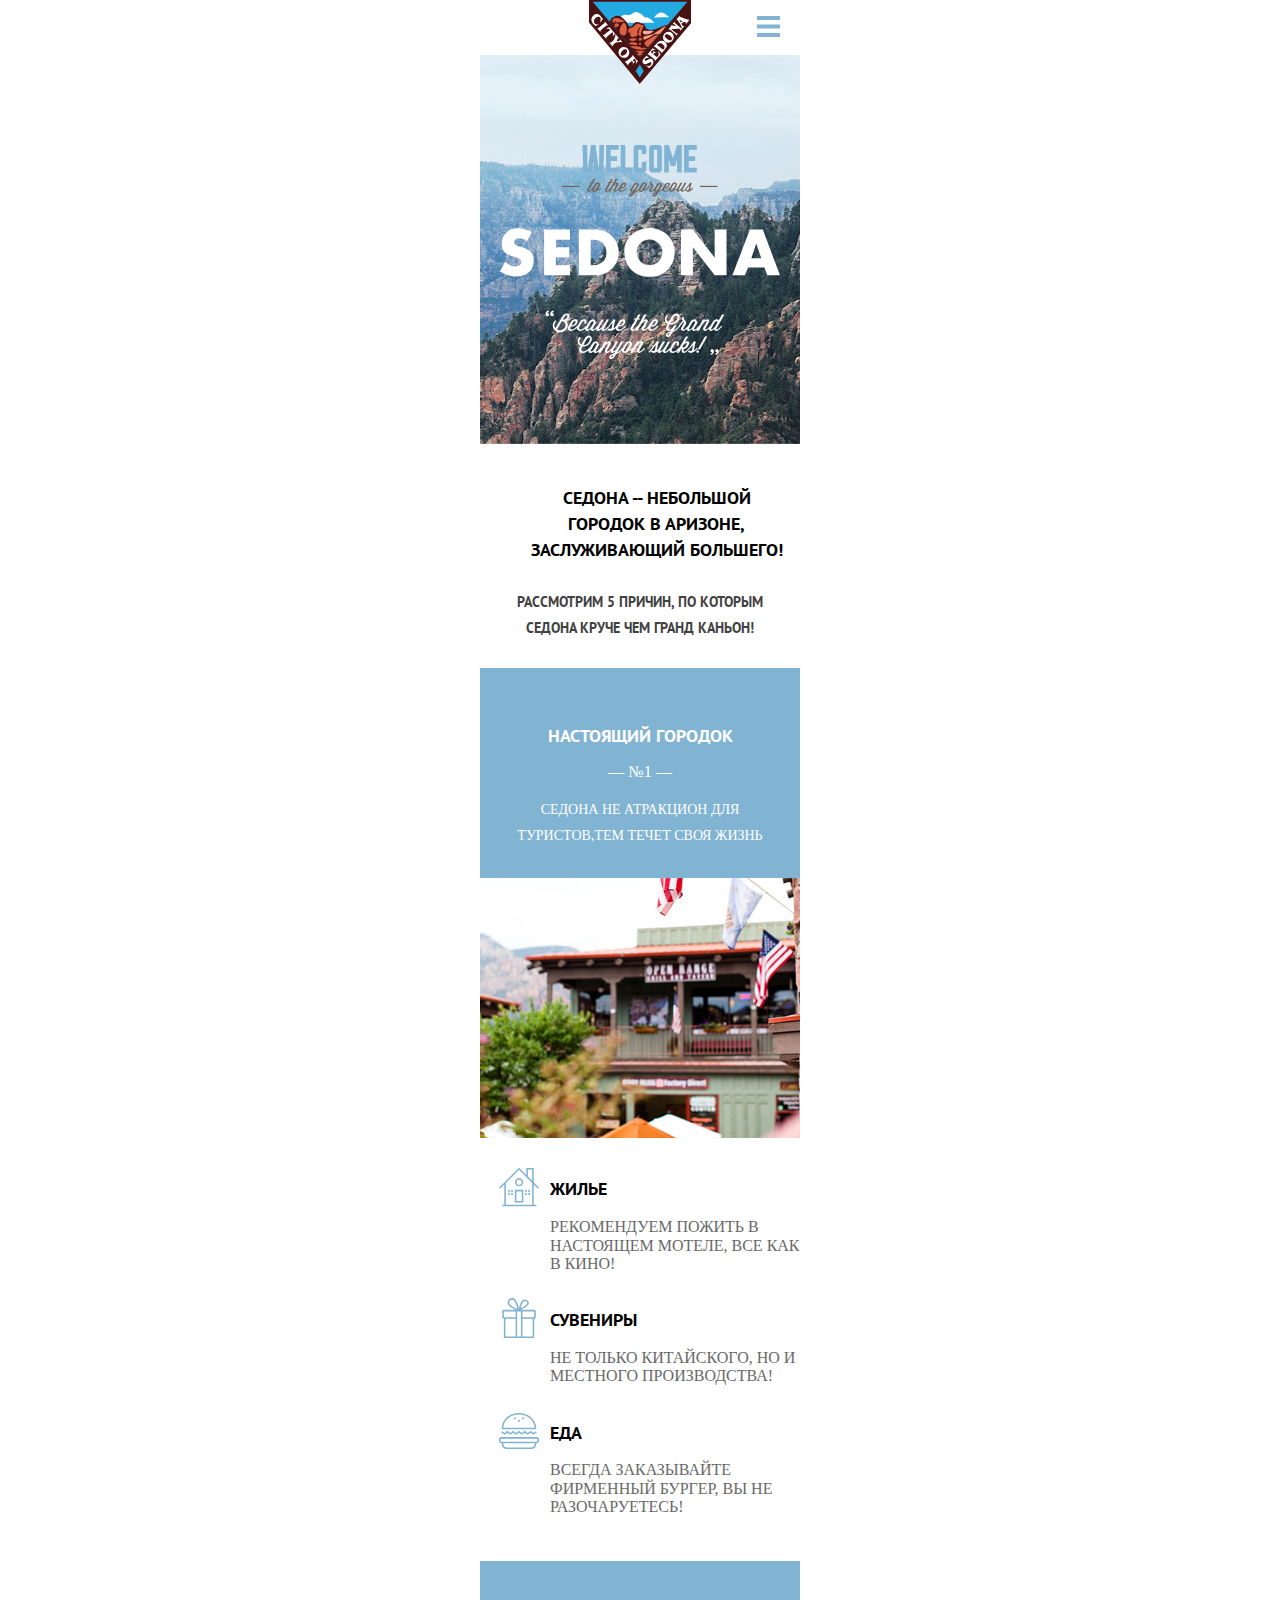
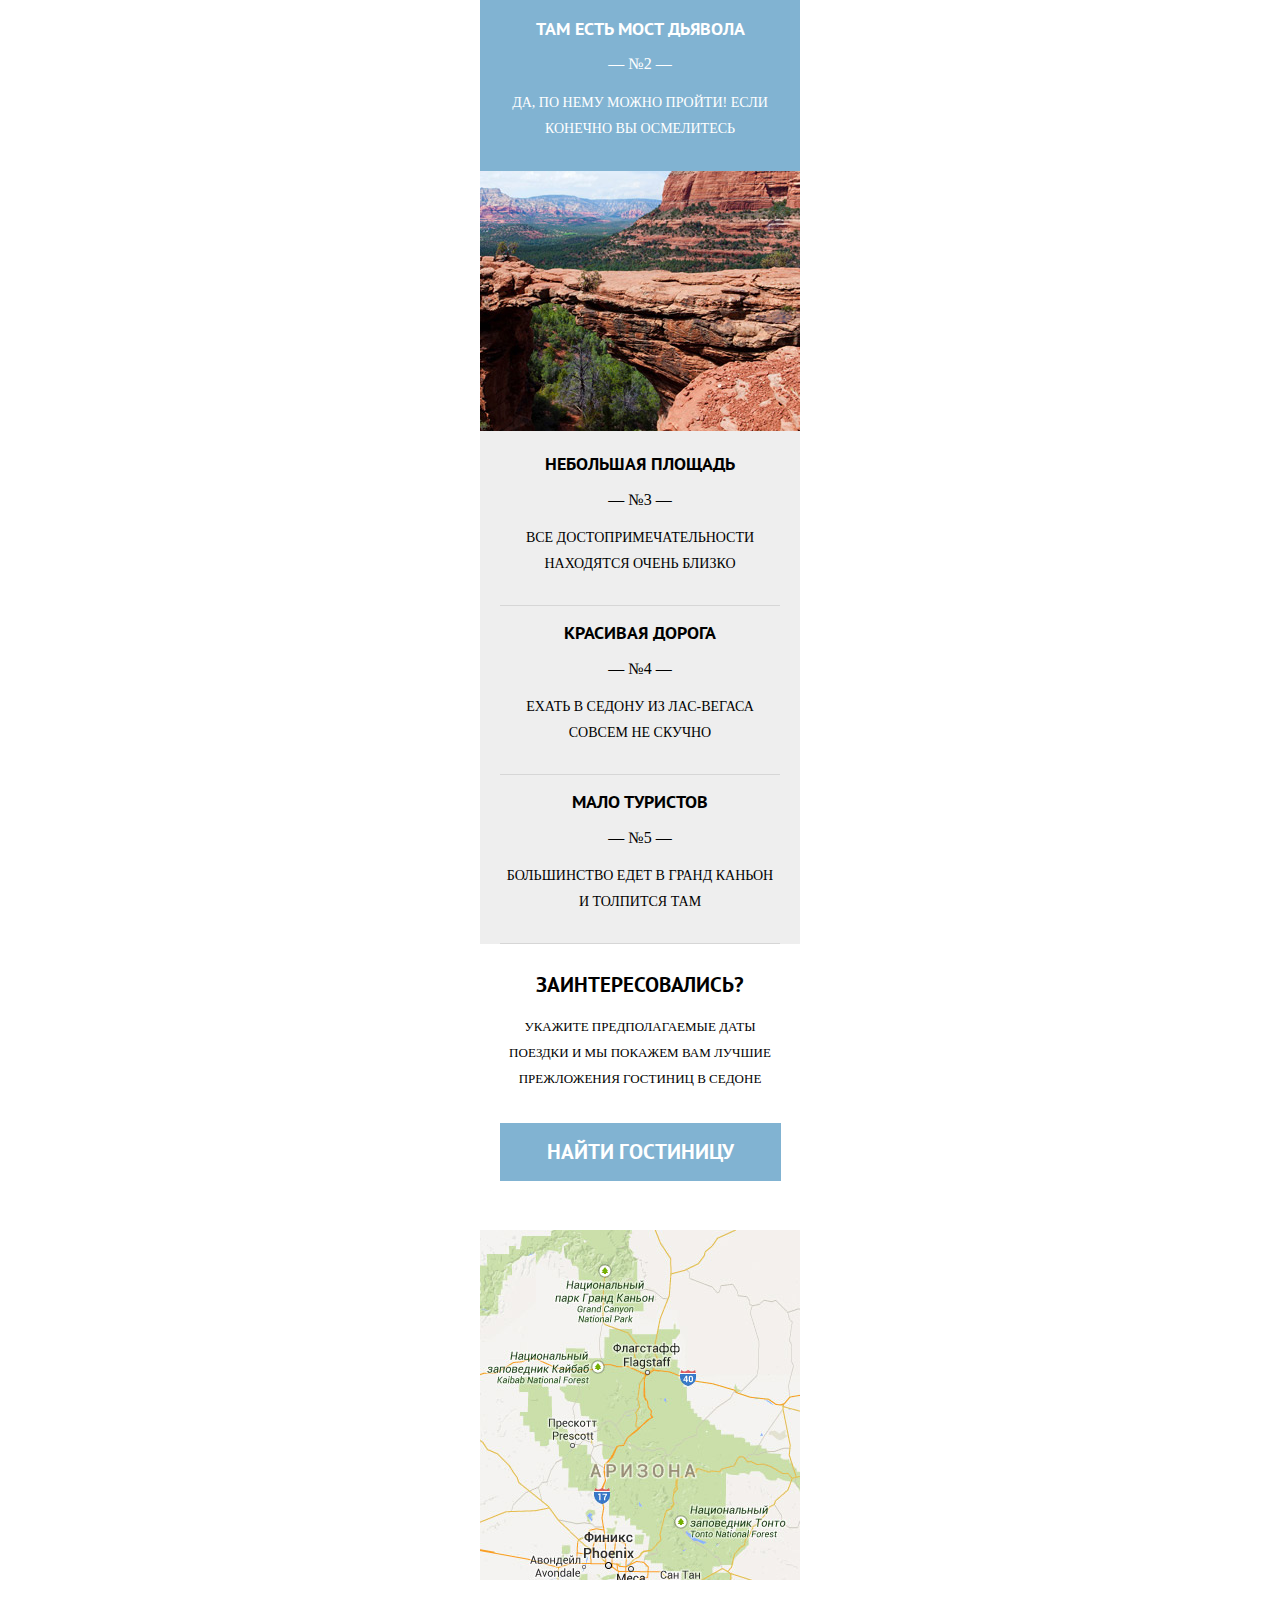
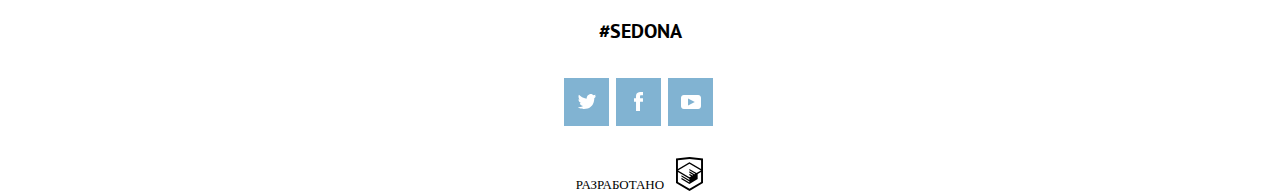
==== index.html @ 3584acb0 "index" ====
<!DOCTYPE html>
<html lang="en">
<head>
	<meta charset="UTF-8">
	<meta name="viewport" content="width=device-width, initial-scale=1.0">
	<title>Document</title>
	<link rel="stylesheet" href="css/normalize.css">
	<link rel="stylesheet" href="css/style.css">
</head>
<body>
	<div class="container">
			<div class="header">
					<div class="nav closed">
							<ul class="nav__list">
									<li class="nav__item"><a class="nav__link" href="#">главная</a></li>
									<li class="nav__item"><a class="nav__link" href="#">фото и видео</a></li>
									<li class="nav__item"><a class="nav__link" href="#">форма отзыва</a></li>
									<li class="nav__item"><a class="nav__link" href="#">academy</a></li>
							</ul>	
							<div class="nav__logo">
								<picture>					

									<source srcset="img/logo-sedona-tablet.svg" media="(min-width: 768px)" >					
									<img src="img/logo-sedona-mobile.svg" alt="alt">
								</picture>
							</div>
							<button class="nav__toggle" type="button"></button>
					</div>					
			</div>				
			<div class="main">
					<div class="intro">					
							<div class="intro__text">
										<img src="img/text-sedona-index.svg" alt="alt" width="280">								
							</div>
					</div>	
					<div class="intro__title">
								<h1>седона -- небольшой  <br>городок в аризоне, <br> заслуживающий большего!</h1>
								<p>рассмотрим 5 причин, по которым <br>седона круче чем гранд каньон!</p>		
					</div>
					<div class="main-content">
							<div class="main-content__blue">
									<h2 class="main-content__blue--title">настоящий городок</h2>
									<p class="main-content__blue--number">— №1 —</p>
									<p class="main-content__blue--text">седона не атракцион для туристов,тем течет своя жизнь</p>							
						</div>
						<figure class="main-content--image">
										<picture>
												<img src="img/photo-city-mobile@1x.jpg" alt="alt" height="260" width="320">
										</picture>
							</figure>
					</div>
					<div class="content-advantages">
								<ul class="content-advantages__list">
										<li class="content-advantages__item">
												<img src="img/icon-house.svg" alt="home" class="content-advantages__item--icon" height="40" width="40">
												<p class="content-advantages--title">жилье</p>
												<p class="content-advantages--text">Рекомендуем пожить в настоящем мотеле, все как в кино!</p>
										</li>
										<li class="content-advantages__item">
												<img src="img/icon-gift.svg" alt="gift" class="content-advantages__item--icon" height="40" width="40">
												<p class="content-advantages--title">сувениры</p>
												<p class="content-advantages--text">Не только китайского, но и местного производства!</p>
										</li>
										<li class="content-advantages__item">
												<img src="img/icon-burger.svg" alt="burger" class="content-advantages__item--icon" height="40" width="40">
												<p class="content-advantages--title">еда</p>
												<p class="content-advantages--text">Всегда заказывайте ФИРМЕННЫЙ БУРГЕР, Вы НЕ разочаруетесь!</p>
										</li>
								</ul>
					</div>
					<div class="main-content">
							<div class="main-content__blue">
									<h2 class="main-content__blue--title">там есть мост дьявола</h2>
									<p class="main-content__blue--number">— №2 —</p>
									<p class="main-content__blue--text">Да, по нему можно пройти! Если конечно вы осмелитесь</p>							
							</div>
							<figure class="main-content--image">
										<picture>
												<img src="img/photo-bridge-mobile@1x.jpg" alt="alt">
										</picture>
							</figure>
					</div>
					<div class="reason">
							<ul class="reason__list">
								<li class="reason__item">
										<h2 class="reason__item--title">НЕБОЛЬШАЯ ПЛОЩАДЬ</h2>
										<p class="reason__item--number">— №3 —</p>
										<p class="reason__item--text">все достопримечательности находятся очень близко</p>
								</li>
								<li class="reason__item">
										<h2 class="reason__item--title">красивая дорога</h2>
										<p class="reason__item--number">— №4 —</p>
										<p class="reason__item--text">ЕХАТЬ В СЕДОНУ ИЗ ЛАС-ВЕГАСА  совсем Не скучно</p>
								</li>
								<li class="reason__item">
										<h2 class="reason__item--title">мало туристов</h2>
										<p class="reason__item--number">— №5 —</p>
										<p class="reason__item--text">Большинство едет в гранд каньон и толпится там</p>
								</li>
							</ul>
					</div>
					<div class="interested">
						<h2 class="interested--title">ЗАИНТЕРЕСОВАЛИСЬ?</h2>
						<p class="interesed--text">Укажите предполагаемые даты поездки и мы покажем вам лучшие прежложения гостиниц в седоне</p>
						<a href="#" class="interesed--link">найти гостиницу</a>
					</div>
					<div class="map">
							<picture>
								
								<img src="img/bg-map-mobile@1x.jpg" alt="map">						
							</picture>												
					</div>
			</div>
			<div class="footer">
					<div class="footer__tags"><span>#sedona</span></div>
					<div class="footer__social">
						<ul class="footer__list">
							<li class="footer__item"><a href="#" class="footer__link footer__link--tw"></a></li>
							<li class="footer__item"><a href="#" class="footer__link footer__link--fb "></a></li>
							<li class="footer__item"><a href="#" class="footer__link footer__link--youtube"></a></li>
						</ul>
					</div>
					<div class="footer__copy">
						<span class="footer__copy--text">разработано</span>
					</div>
			</div>
	</div>
	
<script src="js/common.js"></script>
</body>
</html>
---- css/style.css ----
body {
  margin: 0 auto;
  padding: 0;
  text-transform: uppercase; }

@font-face {
  font-weight: normal;
  font-style: normal;
  font-family: "PT sans ";
  src: url("../fonts/ptsans.woff") format("woff"), url("../fonts/ptsans.woff2") format("woff2"); }

@font-face {
  font-weight: 700;
  font-style: normal;
  font-family: "PT sans";
  src: url("../fonts/ptsansbold.woff") format("woff"), url("../../fonts/ptsansbold.woff2") format("woff2"); }

.container {
  width: 320px;
  max-width: 767px;
  margin: 0 auto; }

.nav {
  margin: 0;
  padding: 0;
  position: relative; }

.nav__list {
  list-style-type: none;
  padding: 0;
  margin: 0; }

.nav__item {
  font-size: 18px;
  text-align: center;
  background: #81b3d2;
  border-bottom: 1px solid #678fa8;
  padding-top: 18px;
  padding-bottom: 17px;
  width: 100%; }

.nav__link {
  text-decoration: none;
  padding: 20px 40px;
  font-size: 18px;
  color: white;
  font-weight: bold;
  font-style: normal;
  font-family: pt sans; }

.nav__logo {
  text-align: center; }

.nav__toggle {
  position: absolute;
  right: 11px;
  bottom: 40px;
  width: 40px;
  height: 40px;
  border: none;
  background-color: white;
  outline: none; }

.closed .nav__toggle::before {
  content: "";
  position: absolute;
  right: 9px;
  bottom: 28px;
  width: 23px;
  height: 4px;
  background-color: #81b3d2;
  -webkit-box-shadow: 0 8.5px 0 0 #81b3d2, 0 17px 0 0 #81b3d2;
          box-shadow: 0 8.5px 0 0 #81b3d2, 0 17px 0 0 #81b3d2;
  outline: none;
  border: none; }

.opened .nav__toggle::before,
.opened .nav__toggle::after {
  content: "";
  position: absolute;
  right: 7px;
  width: 29px;
  height: 4px;
  background-color: white; }

.opened .nav__toggle::before {
  -webkit-transform: rotate(-45deg);
      -ms-transform: rotate(-45deg);
          transform: rotate(-45deg); }

.opened .nav__toggle::after {
  -webkit-transform: rotate(45deg);
      -ms-transform: rotate(45deg);
          transform: rotate(45deg); }

.closed .nav__item {
  display: none; }

.opened .nav__toggle {
  right: 10px;
  top: 6px;
  background-color: #81b3d2; }

.intro {
  margin-top: -33px;
  background-image: url("../img/bg-back-mobile@1x.jpg");
  background-position: -224px 0;
  background-repeat: no-repeat;
  padding-bottom: 83px;
  text-align: center;
  width: 100%;
  max-width: 767px; }

.intro__text {
  text-align: center;
  padding-top: 90px; }

.intro__title {
  text-align: center; }

.intro__title h1 {
  font-size: 18px;
  font-family: "PT sans";
  font-weight: bold;
  text-align: center;
  display: inline-block;
  line-height: 26px;
  padding-top: 27px;
  padding-left: 33px; }

.intro__title p {
  font-size: 14px;
  font-family: "PT sans";
  color: #414141;
  font-weight: 300;
  line-height: 26px;
  text-align: center; }

.main-content__blue {
  margin-top: 27px;
  padding-top: 27px;
  text-align: center;
  background-color: #81b3d2;
  color: #fff; }

.main-content__blue--title {
  font-size: 18px;
  padding-top: 16px;
  font-family: "PT sans"; }

.main-content__blue--text {
  line-height: 26px;
  font-size: 14px;
  padding: 0 20px;
  padding-bottom: 29px;
  margin-bottom: 0; }

.main-content--image {
  margin: 0; }

.main-content--image img {
  background-position: 10px 10px; }

.content-advantages {
  margin-bottom: 44px; }

.content-advantages__list {
  padding: 0;
  margin: 0;
  list-style-type: none; }

.content-advantages__item {
  margin-left: 70px;
  padding-top: 19px;
  position: relative; }

.content-advantages--title {
  font-family: "pt sans";
  font-size: 18px; }

.content-advantages--text {
  font-family: normal;
  color: #696969;
  margin: 0; }

.content-advantages__item--icon {
  position: absolute;
  left: -51px;
  top: 25px; }

.reason {
  padding-top: 7px;
  text-align: center;
  background-color: #eeeeee;
  color: black;
  margin-top: -5px; }

.reason__list {
  margin: 0;
  padding: 0;
  list-style-type: none; }

.reason__item--title {
  font-size: 18px;
  padding-top: 17px;
  font-family: "PT sans";
  margin: 0; }

.reason__list--number {
  margin: 0; }

.reason__item--text {
  line-height: 26px;
  font-size: 14px;
  padding: 0 20px;
  padding-bottom: 29px;
  margin-bottom: 0;
  position: relative; }

.reason__item--text::after {
  content: "";
  position: absolute;
  width: 280px;
  height: 1px;
  background-color: #d6d6d6;
  left: 20px;
  bottom: 0; }

.interested {
  text-align: center;
  margin-bottom: 66px; }

.interested--title {
  font-family: "PT sans";
  font-size: 21px;
  padding-top: 11px; }

.interesed--text {
  padding: 0 25px;
  line-height: 2;
  font-size: 13px;
  margin-bottom: 48px; }

.interesed--link {
  font-family: "PT sans";
  font-size: 21px;
  text-decoration: none;
  background-color: #81b3d2;
  color: #fff;
  padding: 15px 47px;
  border-bottom: 1px solid	#81b3d2; }

.footer {
  text-align: center;
  margin-top: 35px; }

.footer__tags {
  font-family: "pt sans";
  font-size: 20px;
  display: inline-block;
  margin-bottom: 35px; }

.footer__list {
  margin: 0;
  padding: 0;
  list-style-type: none; }

.footer__item {
  width: 45px;
  height: 48px;
  display: inline-block;
  background-color: #81b3d2;
  margin-right: 3px; }

.footer__link {
  display: block;
  width: 45px;
  height: 48px; }

.footer__link--tw {
  background-image: url("../../img/icon-twitter.svg");
  background-repeat: no-repeat;
  background-position: center; }

.footer__link--fb {
  background-image: url("../../img/icon-facebook.svg");
  background-repeat: no-repeat;
  background-position: center; }

.footer__link--youtube {
  background-image: url("../../img/icon-youtube.svg");
  background-repeat: no-repeat;
  background-position: center; }

.footer__copy {
  display: inline-block;
  margin-top: 45px; }

.footer__copy--text {
  font-size: 13px;
  padding-right: 40px;
  padding-top: 20px;
  background-image: url("../../img/logo-htmlacademy.svg");
  background-repeat: no-repeat;
  background-position: 100px 0px; }
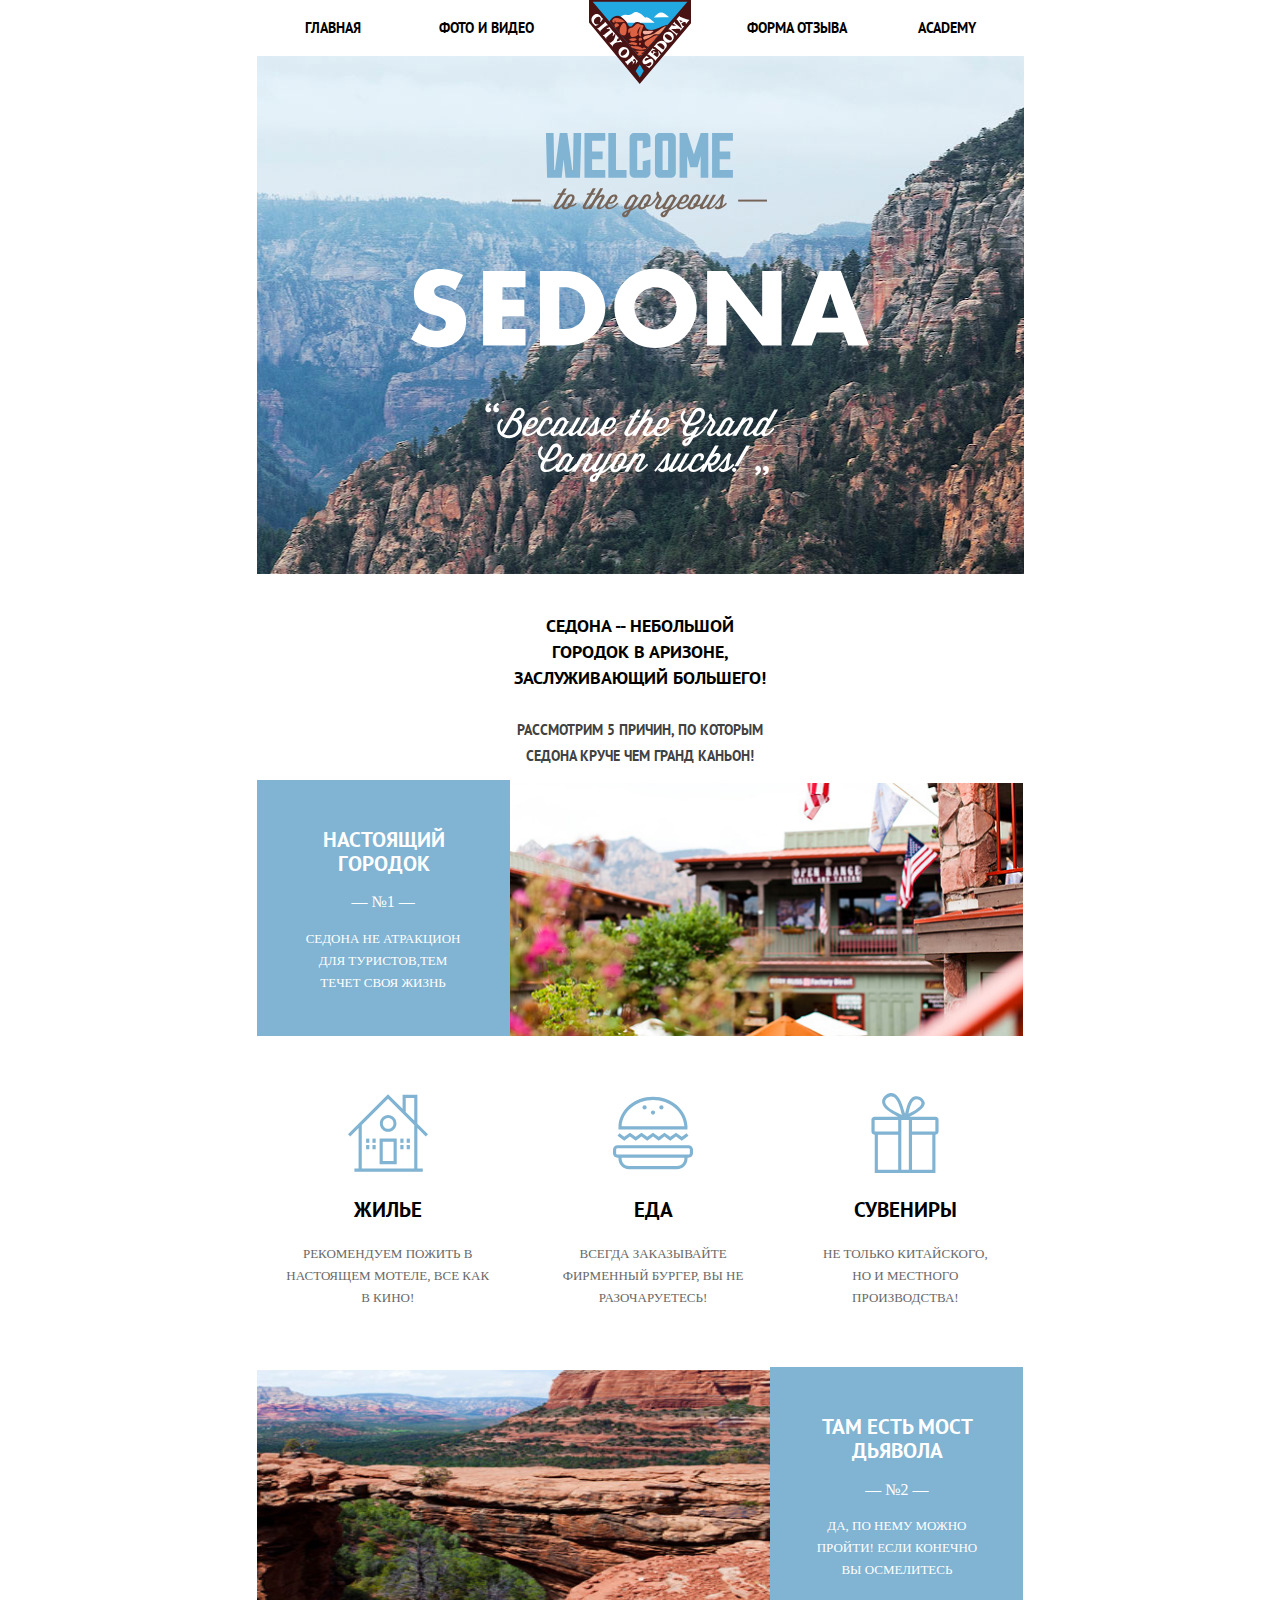
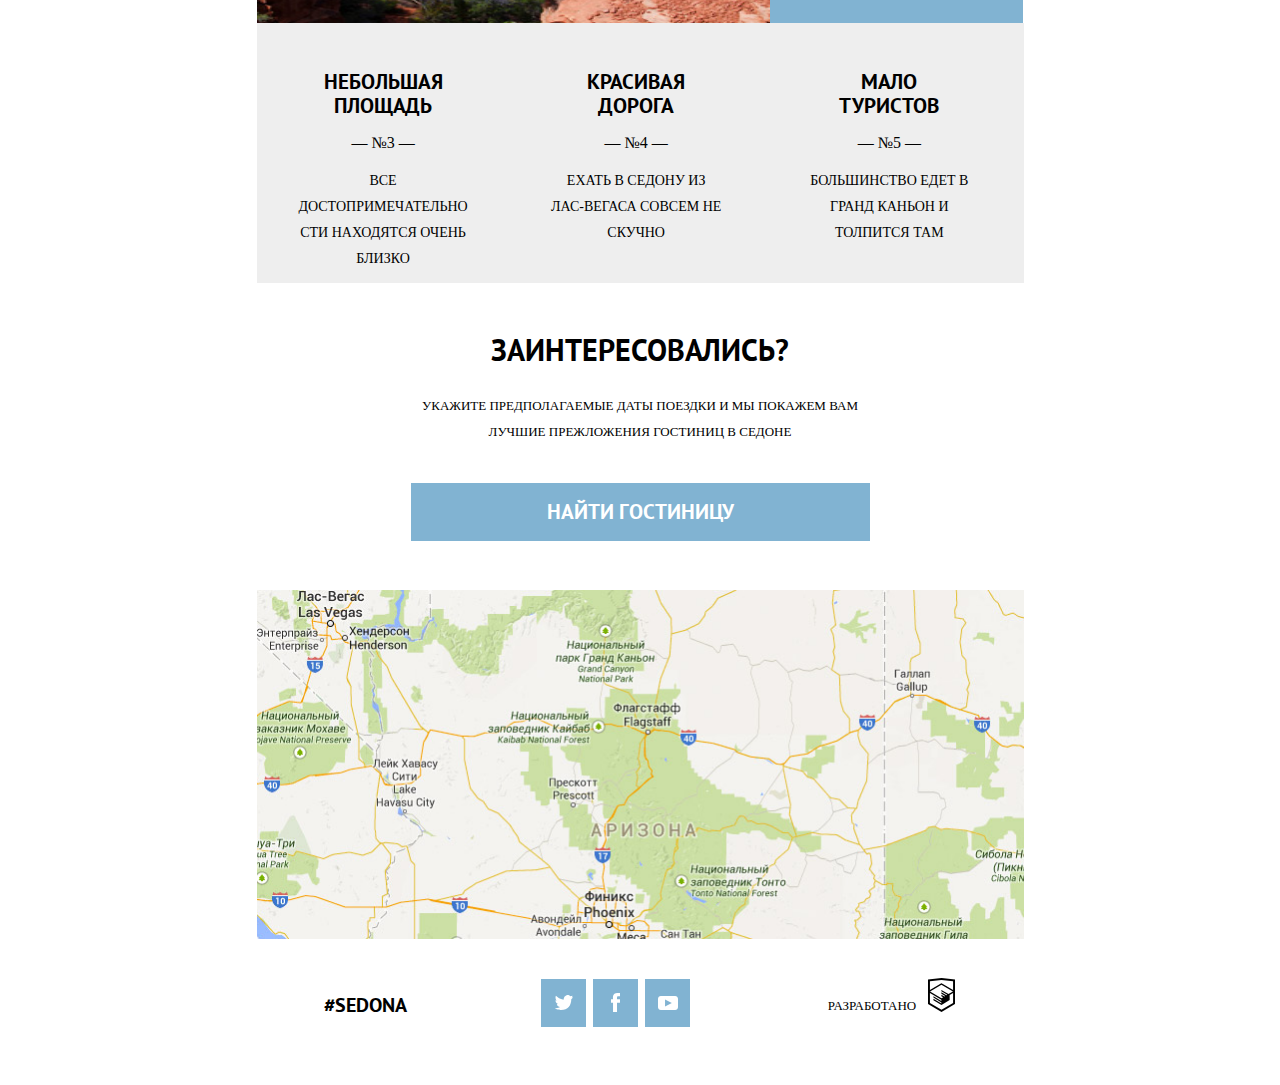
==== commit cb153bda: "sedona table" ====
--- a/index.html
+++ b/index.html
@@ -14,8 +14,8 @@
 							<ul class="nav__list">
 									<li class="nav__item"><a class="nav__link" href="#">главная</a></li>
 									<li class="nav__item"><a class="nav__link" href="#">фото и видео</a></li>
-									<li class="nav__item"><a class="nav__link" href="#">форма отзыва</a></li>
-									<li class="nav__item"><a class="nav__link" href="#">academy</a></li>
+									<li class="nav__item "><a class="nav__link" href="#">форма отзыва</a></li>
+									<li class="nav__item "><a class="nav__link" href="#">academy</a></li>
 							</ul>	
 							<div class="nav__logo">
 								<picture>					
@@ -44,9 +44,10 @@
 									<p class="main-content__blue--text">седона не атракцион для туристов,тем течет своя жизнь</p>							
 						</div>
 						<figure class="main-content--image">
-										<picture>
-												<img src="img/photo-city-mobile@1x.jpg" alt="alt" height="260" width="320">
-										</picture>
+									<picture>
+										<source media="(min-width: 768px)" srcset="img/photo-city-tablet@1x.jpg ">
+										<img src="img/photo-city-mobile@1x.jpg" alt="alt" height="260" width="320">
+									</picture>
 							</figure>
 					</div>
 					<div class="content-advantages">
@@ -74,9 +75,9 @@
 									<p class="main-content__blue--number">— №2 —</p>
 									<p class="main-content__blue--text">Да, по нему можно пройти! Если конечно вы осмелитесь</p>							
 							</div>
-							<figure class="main-content--image">
+							<figure class="main-content--image main-content--order">
 										<picture>
-												<img src="img/photo-bridge-mobile@1x.jpg" alt="alt">
+											<img src="img/photo-bridge-mobile@1x.jpg" alt="photo">
 										</picture>
 							</figure>
 					</div>
@@ -106,8 +107,8 @@
 					</div>
 					<div class="map">
 							<picture>
-								
-								<img src="img/bg-map-mobile@1x.jpg" alt="map">						
+								<source media="(min-width: 768px)" srcset="img/bg-map-tablet@1x.jpg">
+								<img src="img/bg-map-mobile@1x.jpg" alt="map">
 							</picture>												
 					</div>
 			</div>
--- a/css/style.css
+++ b/css/style.css
@@ -19,6 +19,9 @@
   width: 320px;
   max-width: 767px;
   margin: 0 auto; }
+  @media only screen and (min-width: 768px) {
+    .container {
+      width: 768px; } }
 
 .nav {
   margin: 0;
@@ -93,13 +96,46 @@
       -ms-transform: rotate(45deg);
           transform: rotate(45deg); }
 
-.closed .nav__item {
-  display: none; }
-
 .opened .nav__toggle {
   right: 10px;
   top: 6px;
   background-color: #81b3d2; }
+
+@media only screen and (max-width: 767px) {
+  .closed .nav__item {
+    display: none; } }
+
+@media only screen and (min-width: 768px) {
+  .nav__toggle {
+    display: none; }
+  .nav__item {
+    background-color: white;
+    border-bottom: none;
+    vertical-align: top;
+    display: inline-block;
+    padding-top: 0;
+    padding-bottom: 0;
+    width: auto; }
+  .nav__link {
+    color: black;
+    font-size: 14px;
+    display: inline-block;
+    padding-top: 20px; }
+  .nav__item a:nth-child(1) {
+    width: 73px;
+    padding-right: 23px; }
+  .nav__item:nth-child(2) a {
+    width: 100px;
+    margin-right: 141px; }
+  .nav__item:nth-child(3) a {
+    width: 105px; }
+  .nav__item:nth-child(4) a {
+    width: 60px; }
+  .nav__logo {
+    position: absolute;
+    top: 0;
+    left: 0;
+    right: 0; } }
 
 .intro {
   margin-top: -33px;
@@ -126,7 +162,8 @@
   display: inline-block;
   line-height: 26px;
   padding-top: 27px;
-  padding-left: 33px; }
+  padding-left: 20px;
+  padding-right: 20px; }
 
 .intro__title p {
   font-size: 14px;
@@ -135,6 +172,20 @@
   font-weight: 300;
   line-height: 26px;
   text-align: center; }
+
+@media screen and (min-width: 768px) {
+  .intro {
+    background-position: center;
+    margin-top: 0;
+    background-image: url("../img/bg-back-tablet@1x.jpg");
+    min-height: 518px;
+    -webkit-background-size: cover;
+            background-size: cover;
+    padding-bottom: 0; }
+  .intro__text {
+    padding-top: 77px; }
+  .intro__text img {
+    width: 458px; } }
 
 .main-content__blue {
   margin-top: 27px;
@@ -161,6 +212,37 @@
 .main-content--image img {
   background-position: 10px 10px; }
 
+@media only screen and (min-width: 768px) {
+  .main-content {
+    display: -webkit-box;
+    display: -webkit-flex;
+    display: -ms-flexbox;
+    display: flex; }
+  .main-content__blue {
+    margin-top: -3px;
+    width: 33%;
+    max-height: 229px; }
+  .main-content__blue--title {
+    font-size: 21px;
+    padding-left: 52px;
+    padding-right: 50px;
+    padding-top: 3px; }
+  .main-content__blue--text {
+    padding-left: 41px;
+    padding-right: 41px;
+    font-size: 13px;
+    line-height: 1.7; }
+  .main-content--image {
+    width: 67%; }
+  .main-content--image img {
+    width: 100%;
+    max-height: 253px; }
+  .main-content--order {
+    -webkit-box-ordinal-group: 0;
+    -webkit-order: -1;
+        -ms-flex-order: -1;
+            order: -1; } }
+
 .content-advantages {
   margin-bottom: 44px; }
 
@@ -187,6 +269,40 @@
   position: absolute;
   left: -51px;
   top: 25px; }
+
+@media only screen and (min-width: 768px) {
+  .content-advantages {
+    margin-bottom: 61px; }
+  .content-advantages__list {
+    display: -webkit-box;
+    display: -webkit-flex;
+    display: -ms-flexbox;
+    display: flex;
+    text-align: center; }
+  .content-advantages__item {
+    margin-left: 0;
+    padding-top: 52px; }
+  .content-advantages--title {
+    font-size: 21px; }
+  .content-advantages--text {
+    padding-right: 25px;
+    padding-left: 25px;
+    line-height: 1.7;
+    font-size: 13px; }
+  .content-advantages__item:nth-child(2) {
+    -webkit-box-ordinal-group: 2;
+    -webkit-order: 1;
+        -ms-flex-order: 1;
+            order: 1; }
+  .content-advantages__item--icon {
+    position: relative;
+    left: 0;
+    bottom: 0;
+    top: 0;
+    margin: 0 auto; }
+  .content-advantages__item img {
+    width: 80px;
+    height: 80px; } }
 
 .reason {
   padding-top: 7px;
@@ -226,6 +342,30 @@
   left: 20px;
   bottom: 0; }
 
+@media only screen and (min-width: 768px) {
+  .reason__list {
+    display: -webkit-box;
+    display: -webkit-flex;
+    display: -ms-flexbox;
+    display: flex; }
+  .reason__item {
+    width: 33%;
+    padding: 23px 40px;
+    -webkit-box-sizing: border-box;
+            box-sizing: border-box;
+    padding-bottom: 11px; }
+  .reason__item--text {
+    padding: 0;
+    word-wrap: break-word; }
+  .reason__item--title {
+    font-size: 21px;
+    padding: 0 8px;
+    padding-top: 17px; }
+  .reason__item--text {
+    font-size: 14px; }
+  .reason__item--text::after {
+    content: none; } }
+
 .interested {
   text-align: center;
   margin-bottom: 66px; }
@@ -250,9 +390,20 @@
   padding: 15px 47px;
   border-bottom: 1px solid	#81b3d2; }
 
+@media only screen and (min-width: 768px) {
+  .interested--title {
+    padding-top: 25px;
+    font-size: 30px; }
+  .interesed--text {
+    padding: 0	164px;
+    margin-bottom: 55px; }
+  .interesed--link {
+    padding: 15px 136px; } }
+
 .footer {
   text-align: center;
-  margin-top: 35px; }
+  margin-top: 35px;
+  margin-bottom: 35px; }
 
 .footer__tags {
   font-family: "pt sans";
@@ -303,3 +454,24 @@
   background-image: url("../../img/logo-htmlacademy.svg");
   background-repeat: no-repeat;
   background-position: 100px 0px; }
+
+@media only screen and (min-width: 768px) {
+  .footer {
+    display: -webkit-box;
+    display: -webkit-flex;
+    display: -ms-flexbox;
+    display: flex;
+    -webkit-justify-content: space-around;
+        -ms-flex-pack: distribute;
+            justify-content: space-around;
+    margin-bottom: 33px; }
+  .footer__tags {
+    margin-top: 15px; }
+  .footer__copy {
+    margin-top: 17px; } }
+
+.map {
+  max-width: 100%; }
+
+.map img {
+  width: 100%; }
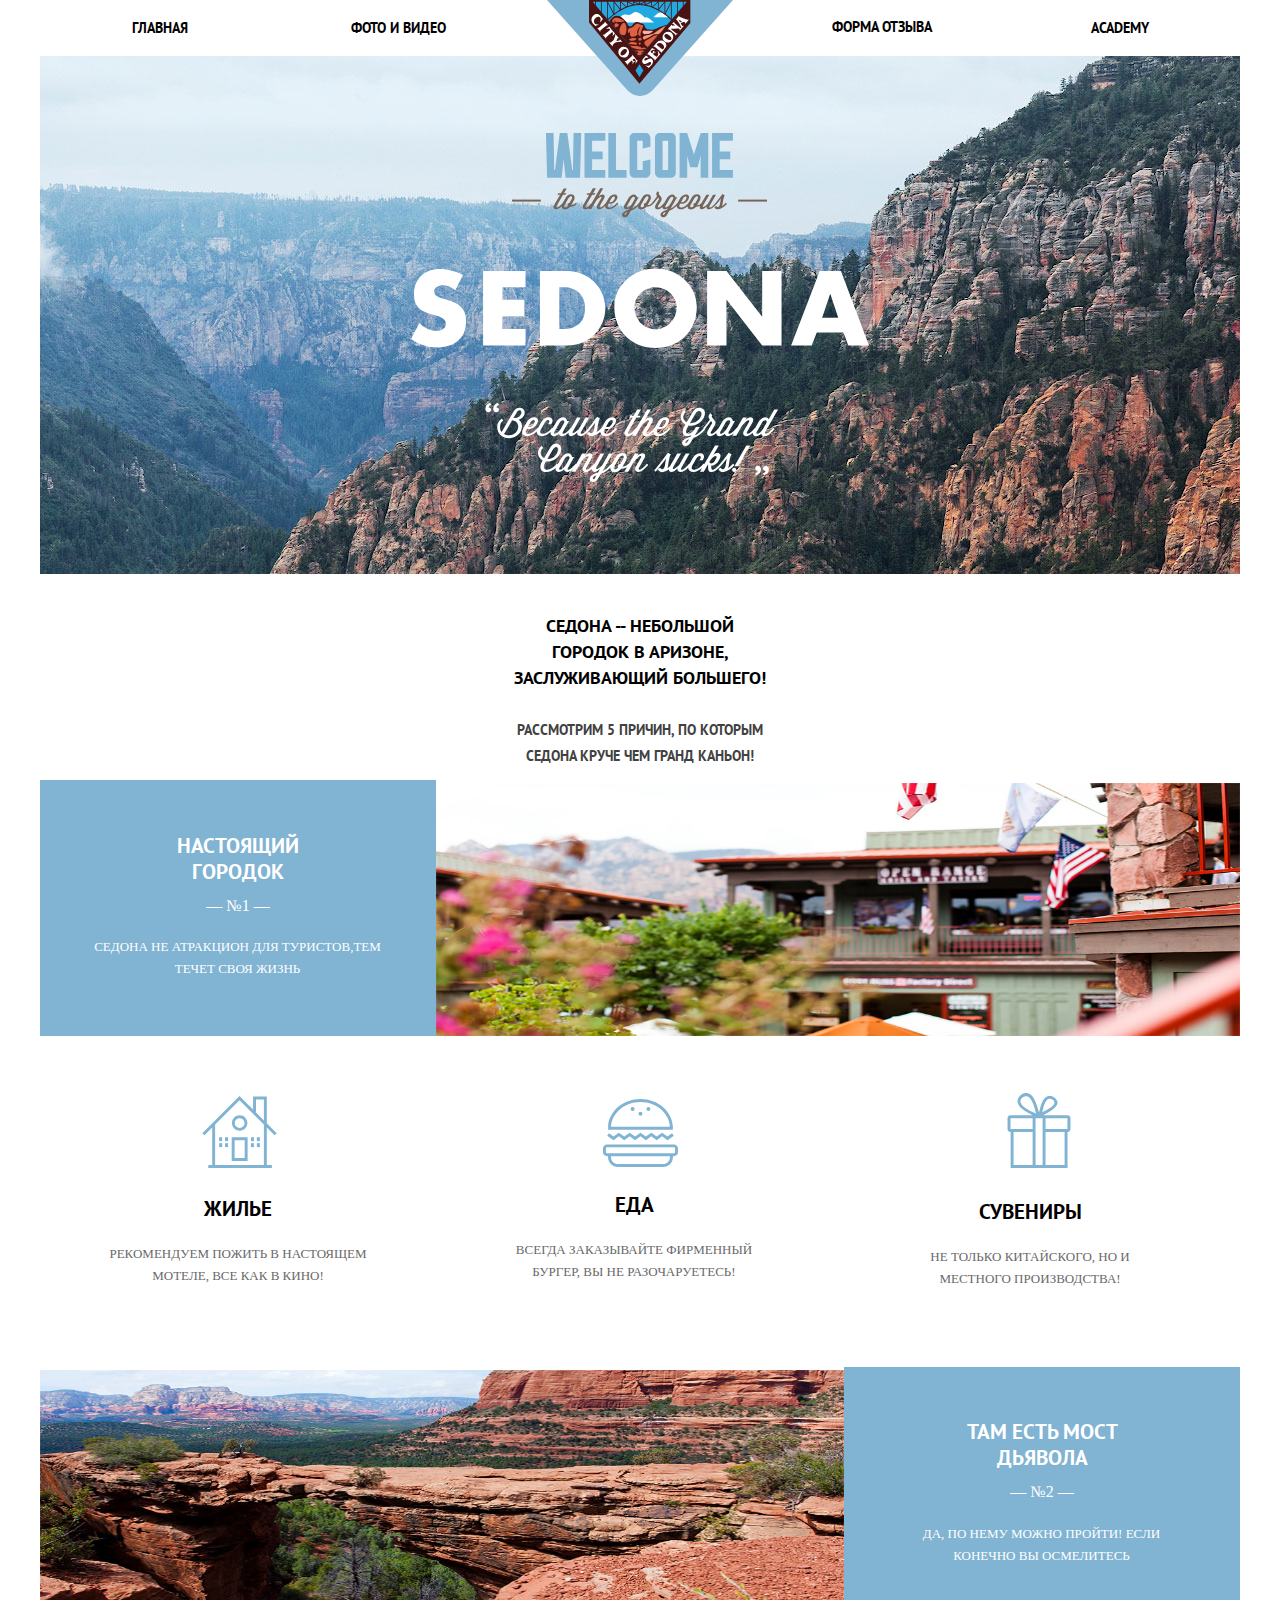
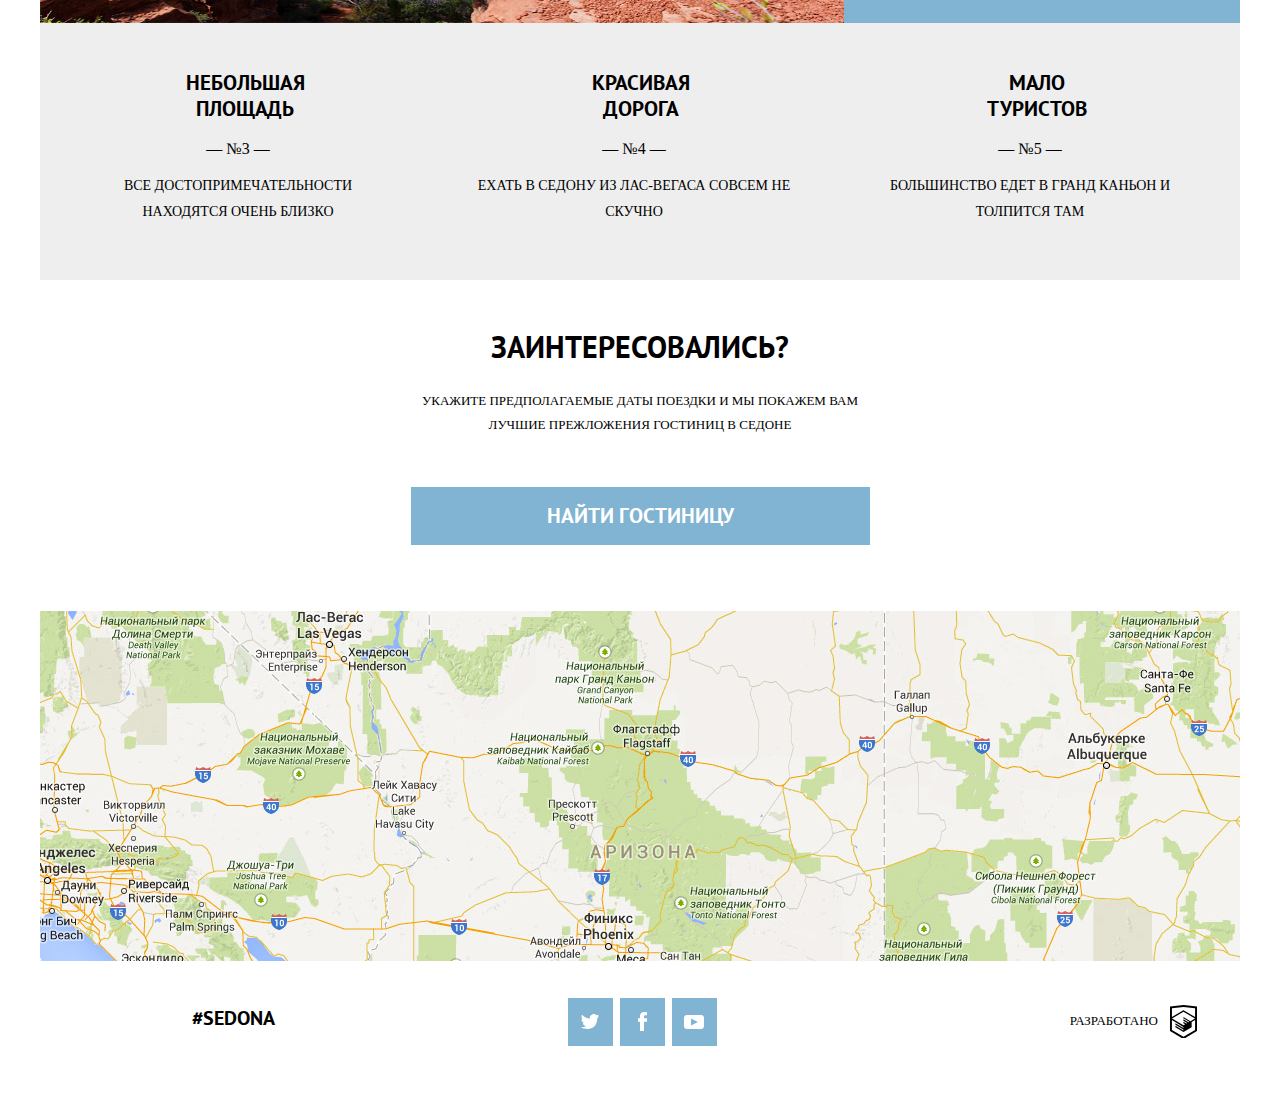
==== commit 7abb0540: "index-dekstop" ====
--- a/index.html
+++ b/index.html
@@ -18,9 +18,9 @@
 									<li class="nav__item "><a class="nav__link" href="#">academy</a></li>
 							</ul>	
 							<div class="nav__logo">
-								<picture>					
-
-									<source srcset="img/logo-sedona-tablet.svg" media="(min-width: 768px)" >					
+								<picture>
+									<source media="(min-width:960px" srcset="img/logo-sedona-desktop.svg" >
+									<source media="(min-width: 768px)" srcset="img/logo-sedona-tablet.svg"  >		
 									<img src="img/logo-sedona-mobile.svg" alt="alt">
 								</picture>
 							</div>
@@ -45,6 +45,7 @@
 						</div>
 						<figure class="main-content--image">
 									<picture>
+										<source media="(min-width:960px)" srcset="img/photo-city@1x.jpg">
 										<source media="(min-width: 768px)" srcset="img/photo-city-tablet@1x.jpg ">
 										<img src="img/photo-city-mobile@1x.jpg" alt="alt" height="260" width="320">
 									</picture>
@@ -77,6 +78,7 @@
 							</div>
 							<figure class="main-content--image main-content--order">
 										<picture>
+											<source media="(min-width: 960px)" srcset="img/photo-bridge@1x.jpg">
 											<img src="img/photo-bridge-mobile@1x.jpg" alt="photo">
 										</picture>
 							</figure>
@@ -107,21 +109,22 @@
 					</div>
 					<div class="map">
 							<picture>
+								<source media="(min-width: 960px)" srcset="img/bg-map-desktop@1x.jpg">
 								<source media="(min-width: 768px)" srcset="img/bg-map-tablet@1x.jpg">
 								<img src="img/bg-map-mobile@1x.jpg" alt="map">
 							</picture>												
 					</div>
 			</div>
 			<div class="footer">
-					<div class="footer__tags"><span>#sedona</span></div>
-					<div class="footer__social">
-						<ul class="footer__list">
+					<div class="footer__tags footer--width"><span>#sedona</span></div>
+					<div class="footer__social footer--width">
+						<ul class="footer__list ">
 							<li class="footer__item"><a href="#" class="footer__link footer__link--tw"></a></li>
 							<li class="footer__item"><a href="#" class="footer__link footer__link--fb "></a></li>
 							<li class="footer__item"><a href="#" class="footer__link footer__link--youtube"></a></li>
 						</ul>
 					</div>
-					<div class="footer__copy">
+					<div class="footer__copy footer--width">
 						<span class="footer__copy--text">разработано</span>
 					</div>
 			</div>
--- a/css/style.css
+++ b/css/style.css
@@ -1,7 +1,8 @@
 body {
   margin: 0 auto;
   padding: 0;
-  text-transform: uppercase; }
+  text-transform: uppercase;
+  max-width: 1280px; }
 
 @font-face {
   font-weight: normal;
@@ -16,12 +17,16 @@
   src: url("../fonts/ptsansbold.woff") format("woff"), url("../../fonts/ptsansbold.woff2") format("woff2"); }
 
 .container {
-  width: 320px;
+  width: 100%;
   max-width: 767px;
   margin: 0 auto; }
   @media only screen and (min-width: 768px) {
     .container {
-      width: 768px; } }
+      max-width: 960px; } }
+  @media only screen and (min-width: 960px) {
+    .container {
+      max-width: 1200px;
+      width: 1200px; } }
 
 .nav {
   margin: 0;
@@ -134,18 +139,44 @@
   .nav__logo {
     position: absolute;
     top: 0;
-    left: 0;
-    right: 0; } }
+    left: 307px;
+    right: 0;
+    width: 20%; } }
+
+@media only screen and (min-width: 960px) {
+  .nav__item {
+    width: 20%; }
+  .nav__item a:nth-child(1) {
+    width: 73px;
+    padding-right: 36px; }
+  .nav__item:nth-child(2) a {
+    margin-right: 0;
+    width: 50%;
+    padding-left: 25px; }
+  .nav__item:nth-child(2) {
+    margin-right: 19%; }
+  .nav__item:nth-child(3) a {
+    width: 100%;
+    text-align: center;
+    padding: 14px 6px; }
+  .nav__link {
+    line-height: 26px;
+    padding: 15px 35px; }
+    .nav__link:hover {
+      color: #81b3d2; }
+  .nav__item:nth-child(4) a {
+    width: auto; }
+  .nav__logo {
+    left: 40%; } }
 
 .intro {
   margin-top: -33px;
   background-image: url("../img/bg-back-mobile@1x.jpg");
-  background-position: -224px 0;
+  background-position: center;
   background-repeat: no-repeat;
   padding-bottom: 83px;
   text-align: center;
-  width: 100%;
-  max-width: 767px; }
+  width: 100%; }
 
 .intro__text {
   text-align: center;
@@ -173,7 +204,7 @@
   line-height: 26px;
   text-align: center; }
 
-@media screen and (min-width: 768px) {
+@media only screen and (min-width: 768px) {
   .intro {
     background-position: center;
     margin-top: 0;
@@ -187,6 +218,10 @@
   .intro__text img {
     width: 458px; } }
 
+@media only screen and (min-width: 960px) {
+  .intro {
+    background-image: url("../img/bg-back-desktop@1x.jpg"); } }
+
 .main-content__blue {
   margin-top: 27px;
   padding-top: 27px;
@@ -210,7 +245,10 @@
   margin: 0; }
 
 .main-content--image img {
-  background-position: 10px 10px; }
+  background-position: 10px 10px;
+  width: 100%;
+  max-width: 767px;
+  max-height: 260px; }
 
 @media only screen and (min-width: 768px) {
   .main-content {
@@ -243,6 +281,20 @@
         -ms-flex-order: -1;
             order: -1; } }
 
+@media only screen and (min-width: 960px) {
+  .main-content__blue--title {
+    line-height: 26px;
+    padding: 8px 95px;
+    margin-bottom: 0; }
+  .main-content__blue--number {
+    margin-top: 4px;
+    margin-bottom: 21px; }
+  .main-content__blue--text {
+    padding-left: 54px;
+    padding-right: 55px; }
+  .main-content--image img {
+    max-width: 100%; } }
+
 .content-advantages {
   margin-bottom: 44px; }
 
@@ -263,7 +315,9 @@
 .content-advantages--text {
   font-family: normal;
   color: #696969;
-  margin: 0; }
+  margin: 0;
+  padding-right: 30px;
+  line-height: 1.5; }
 
 .content-advantages__item--icon {
   position: absolute;
@@ -304,6 +358,32 @@
     width: 80px;
     height: 80px; } }
 
+@media only screen and (min-width: 960px) {
+  .content-advantages__item {
+    width: 33%;
+    padding-bottom: 19px; }
+  .content-advantages__item:nth-child(1) img {
+    width: 75px;
+    height: 72px;
+    top: 4px;
+    left: 1px; }
+  .content-advantages__item:nth-child(2) img {
+    width: 64px;
+    height: 75px;
+    top: 1px;
+    left: 9px; }
+  .content-advantages__item:nth-child(3) img {
+    width: 77px;
+    height: 68px;
+    top: 7px;
+    left: 6px; }
+  .content-advantages--title {
+    line-height: 26px;
+    margin-top: 27px; }
+  .content-advantages--text {
+    padding-right: 65px;
+    padding-left: 65px; } }
+
 .reason {
   padding-top: 7px;
   text-align: center;
@@ -366,9 +446,19 @@
   .reason__item--text::after {
     content: none; } }
 
+@media only screen and (min-width: 960px) {
+  .reason__item {
+    padding-bottom: 55px; }
+  .reason__item--title {
+    width: 50%;
+    padding: 18px 86px;
+    line-height: 26px; }
+  .reason__item--number {
+    margin: 0; } }
+
 .interested {
   text-align: center;
-  margin-bottom: 66px; }
+  margin-bottom: 75px; }
 
 .interested--title {
   font-family: "PT sans";
@@ -400,6 +490,15 @@
   .interesed--link {
     padding: 15px 136px; } }
 
+@media only screen and (min-width: 960px) {
+  .interested {
+    margin-bottom: 83px; }
+  .interesed--text {
+    line-height: 24px;
+    width: 40%;
+    margin: 0 auto;
+    margin-bottom: 67px; } }
+
 .footer {
   text-align: center;
   margin-top: 35px;
@@ -429,17 +528,17 @@
   height: 48px; }
 
 .footer__link--tw {
-  background-image: url("../../img/icon-twitter.svg");
+  background-image: url("../img/icon-twitter.svg");
   background-repeat: no-repeat;
   background-position: center; }
 
 .footer__link--fb {
-  background-image: url("../../img/icon-facebook.svg");
+  background-image: url("../img/icon-facebook.svg");
   background-repeat: no-repeat;
   background-position: center; }
 
 .footer__link--youtube {
-  background-image: url("../../img/icon-youtube.svg");
+  background-image: url("../img/icon-youtube.svg");
   background-repeat: no-repeat;
   background-position: center; }
 
@@ -451,7 +550,7 @@
   font-size: 13px;
   padding-right: 40px;
   padding-top: 20px;
-  background-image: url("../../img/logo-htmlacademy.svg");
+  background-image: url("../img/logo-htmlacademy.svg");
   background-repeat: no-repeat;
   background-position: 100px 0px; }
 
@@ -464,14 +563,29 @@
     -webkit-justify-content: space-around;
         -ms-flex-pack: distribute;
             justify-content: space-around;
-    margin-bottom: 33px; }
+    margin-bottom: 33px;
+    margin-top: 26px; }
   .footer__tags {
     margin-top: 15px; }
   .footer__copy {
-    margin-top: 17px; } }
+    margin-top: 19px; }
+  .footer__list {
+    margin-left: 49px;
+    margin-top: 6px; }
+  .footer__copy--text {
+    padding-top: 8px;
+    padding-bottom: 10px; } }
+
+@media only screen and (min-width: 960px) {
+  .footer--width {
+    width: 33%; }
+  .footer__copy {
+    text-align: end;
+    padding-right: 42px; } }
 
 .map {
   max-width: 100%; }
 
 .map img {
-  width: 100%; }
+  width: 100%;
+  max-height: 350px; }
